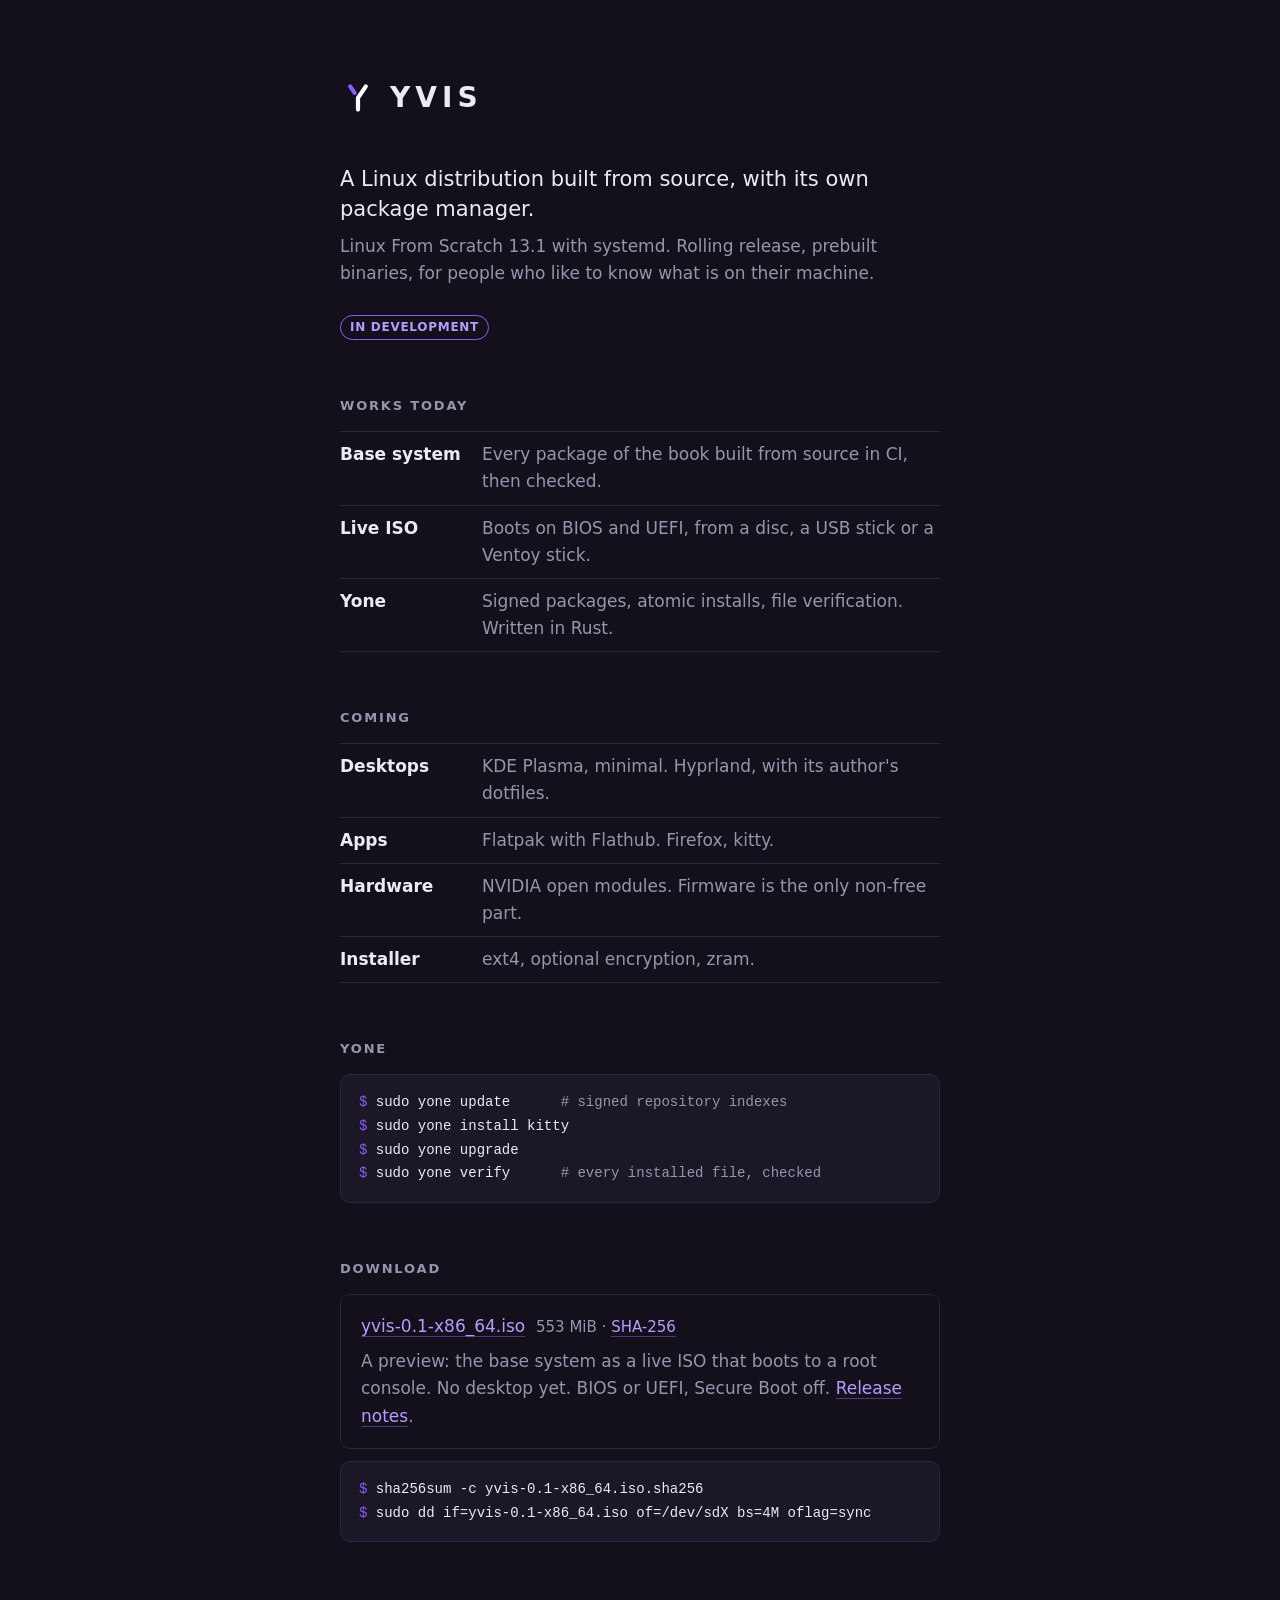
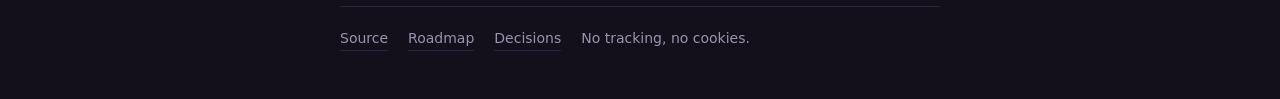
==== site/index.html @ 62373531 "Publish the console ISO as a preview, linked from the site The owner asked for the ISO on the site n" ====
<!doctype html>
<html lang="en">
<head>
<meta charset="utf-8">
<meta name="viewport" content="width=device-width, initial-scale=1">
<title>YVIS</title>
<meta name="description" content="YVIS: a Linux distribution built from source on Linux From Scratch, with its own package manager, Yone.">
<meta name="color-scheme" content="dark">
<meta name="theme-color" content="#13101C">
<link rel="icon" href="yvis-icon.svg" type="image/svg+xml">
<style>
  :root {
    --bg: #13101C;
    --fg: #EDEAF5;
    --muted: #9A93AD;
    --line: #2A2440;
    --violet: #8B5CF6;
    --violet-soft: #B79BFF;
    --code: #1B1727;
  }
  * { box-sizing: border-box; }
  html { background: var(--bg); }
  body {
    margin: 0;
    background: var(--bg);
    color: var(--fg);
    font: 17px/1.6 system-ui, -apple-system, "Segoe UI", Roboto, "Noto Sans", sans-serif;
    -webkit-font-smoothing: antialiased;
  }
  main { max-width: 640px; margin: 0 auto; padding: 72px 20px 48px; }
  a { color: var(--violet-soft); text-decoration: none; border-bottom: 1px solid #4A3A80; }
  a:hover { border-bottom-color: var(--violet-soft); }
  header { display: flex; align-items: center; gap: 6px; margin-left: -8px; }
  header img { width: 52px; height: 52px; }
  header h1 { font-size: 28px; letter-spacing: 0.18em; margin: 0; font-weight: 700; }
  .lead { font-size: 21px; line-height: 1.45; margin: 40px 0 8px; }
  .sub { color: var(--muted); margin: 0; }
  h2 {
    font-size: 13px; font-weight: 600; letter-spacing: 0.14em; text-transform: uppercase;
    color: var(--muted); margin: 56px 0 14px;
  }
  ul { list-style: none; margin: 0; padding: 0; }
  li { padding: 9px 0; border-top: 1px solid var(--line); display: flex; gap: 14px; }
  li:last-child { border-bottom: 1px solid var(--line); }
  li b { font-weight: 600; min-width: 128px; flex-shrink: 0; }
  li span { color: var(--muted); }
  .tag {
    display: inline-block; font-size: 12px; font-weight: 600; letter-spacing: 0.06em;
    padding: 2px 9px; border-radius: 99px; border: 1px solid var(--violet); color: var(--violet-soft);
    margin-top: 28px;
  }
  pre {
    background: var(--code); border: 1px solid var(--line); border-radius: 10px;
    padding: 16px 18px; overflow-x: auto; margin: 0;
    font: 14px/1.7 ui-monospace, "JetBrains Mono", "Cascadia Code", Menlo, Consolas, monospace;
  }
  pre .p { color: var(--violet); user-select: none; }
  pre .c { color: var(--muted); }
  .download {
    border: 1px solid var(--line); border-radius: 10px; padding: 18px 20px;
  }
  .download p { margin: 0; }
  .download p + p { margin-top: 8px; color: var(--muted); }
  .download .size { color: var(--muted); font-size: 15px; }
  pre.dd { margin-top: 12px; }
  footer {
    margin-top: 64px; padding-top: 20px; border-top: 1px solid var(--line);
    color: var(--muted); font-size: 14px; display: flex; flex-wrap: wrap; gap: 6px 20px;
  }
  footer a { color: var(--muted); border-bottom-color: var(--line); }
  @media (max-width: 520px) {
    main { padding-top: 48px; }
    .lead { font-size: 19px; }
    li { flex-direction: column; gap: 0; }
    li b { min-width: 0; }
  }
</style>
</head>
<body>
<main>
  <header>
    <img src="yvis-icon.svg" alt="">
    <h1>YVIS</h1>
  </header>

  <p class="lead">A Linux distribution built from source, with its own package manager.</p>
  <p class="sub">Linux From Scratch 13.1 with systemd. Rolling release, prebuilt binaries, for people who like to know what is on their machine.</p>

  <span class="tag">IN DEVELOPMENT</span>

  <h2>Works today</h2>
  <ul>
    <li><b>Base system</b><span>Every package of the book built from source in CI, then checked.</span></li>
    <li><b>Live ISO</b><span>Boots on BIOS and UEFI, from a disc, a USB stick or a Ventoy stick.</span></li>
    <li><b>Yone</b><span>Signed packages, atomic installs, file verification. Written in Rust.</span></li>
  </ul>

  <h2>Coming</h2>
  <ul>
    <li><b>Desktops</b><span>KDE Plasma, minimal. Hyprland, with its author's dotfiles.</span></li>
    <li><b>Apps</b><span>Flatpak with Flathub. Firefox, kitty.</span></li>
    <li><b>Hardware</b><span>NVIDIA open modules. Firmware is the only non-free part.</span></li>
    <li><b>Installer</b><span>ext4, optional encryption, zram.</span></li>
  </ul>

  <h2>Yone</h2>
<pre><span class="p">$ </span>sudo yone update      <span class="c"># signed repository indexes</span>
<span class="p">$ </span>sudo yone install kitty
<span class="p">$ </span>sudo yone upgrade
<span class="p">$ </span>sudo yone verify      <span class="c"># every installed file, checked</span></pre>

  <h2>Download</h2>
  <div class="download">
    <p><a href="https://github.com/tfem1/YVIS/releases/download/v0.1-preview.1/yvis-0.1-x86_64.iso">yvis-0.1-x86_64.iso</a> &nbsp;<span class="size">553 MiB &middot; <a href="https://github.com/tfem1/YVIS/releases/download/v0.1-preview.1/yvis-0.1-x86_64.iso.sha256">SHA-256</a></span></p>
    <p>A preview: the base system as a live ISO that boots to a root console. No desktop yet. BIOS or UEFI, Secure Boot off. <a href="https://github.com/tfem1/YVIS/releases/tag/v0.1-preview.1">Release notes</a>.</p>
  </div>
<pre class="dd"><span class="p">$ </span>sha256sum -c yvis-0.1-x86_64.iso.sha256
<span class="p">$ </span>sudo dd if=yvis-0.1-x86_64.iso of=/dev/sdX bs=4M oflag=sync</pre>

  <footer>
    <a href="https://github.com/tfem1/YVIS">Source</a>
    <a href="https://github.com/tfem1/YVIS/blob/main/ROADMAP.md">Roadmap</a>
    <a href="https://github.com/tfem1/YVIS/blob/main/DECISIONS.md">Decisions</a>
    <span>No tracking, no cookies.</span>
  </footer>
</main>
</body>
</html>
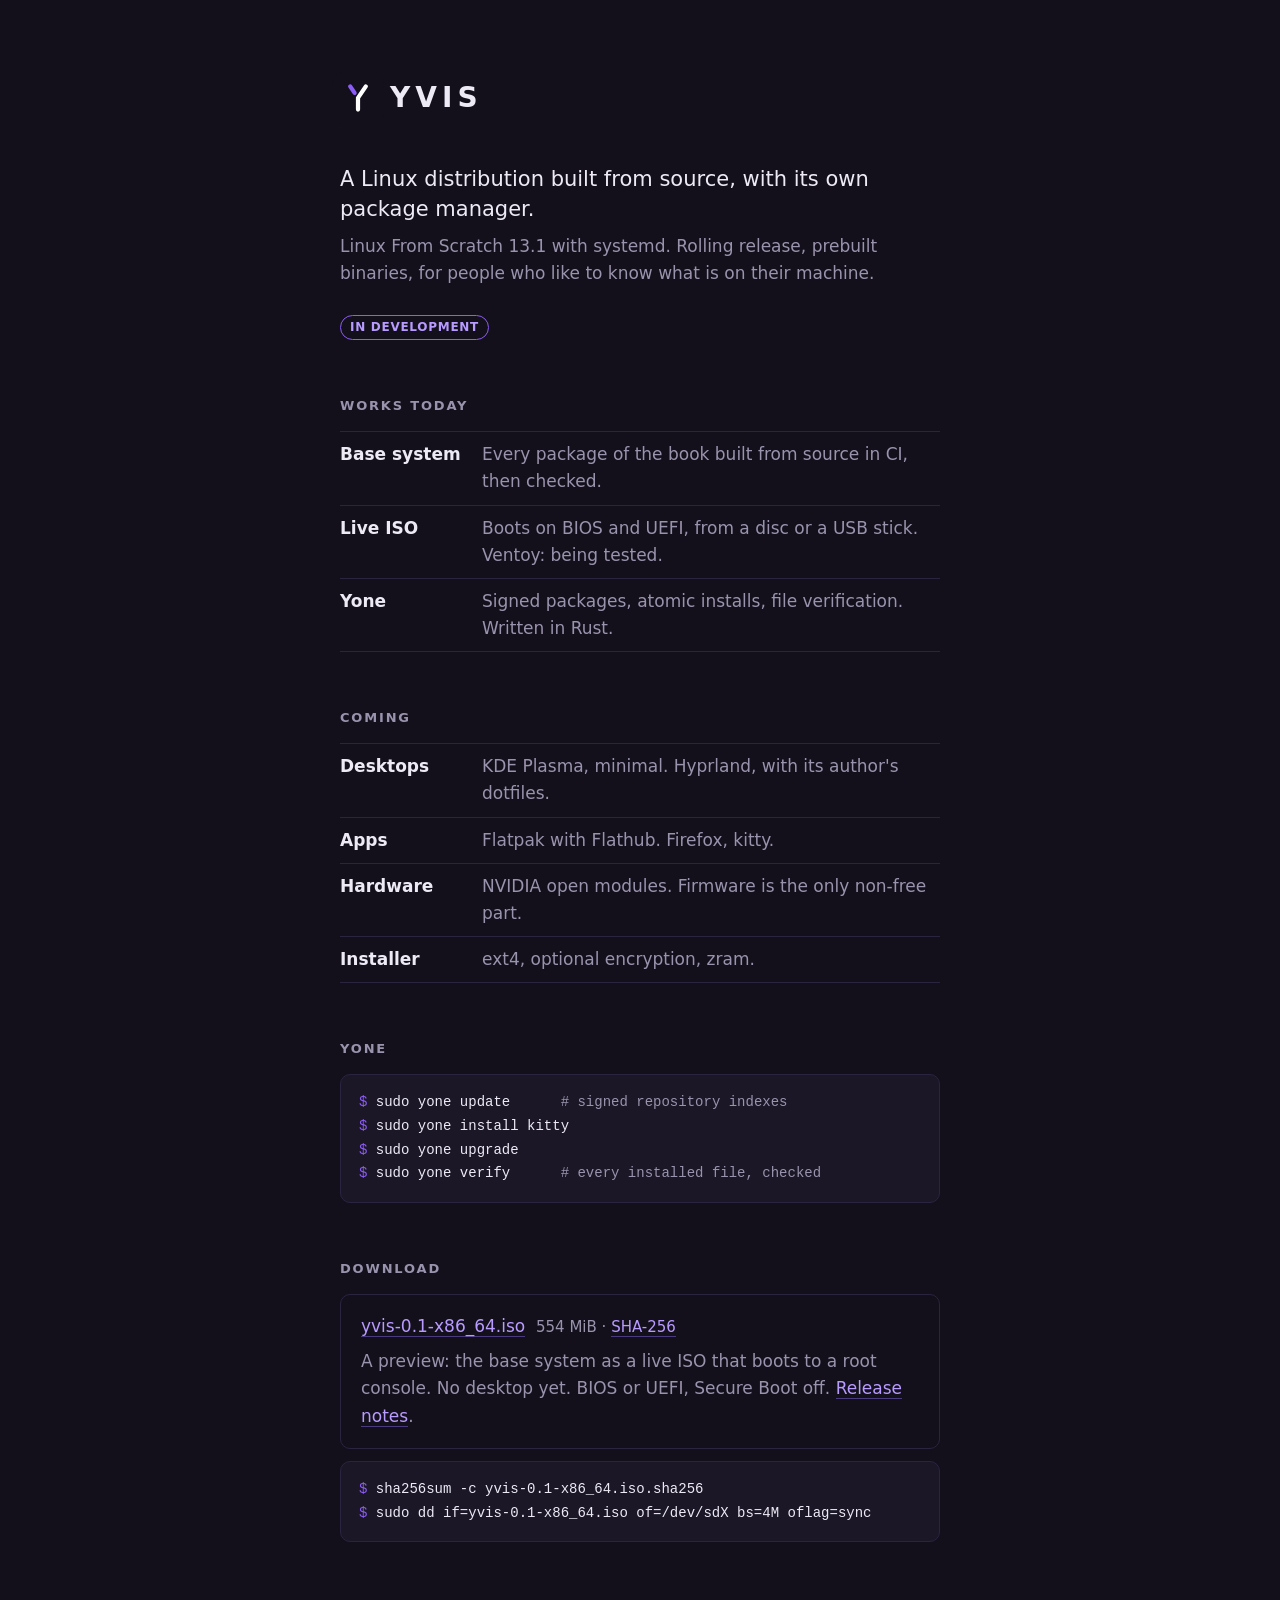
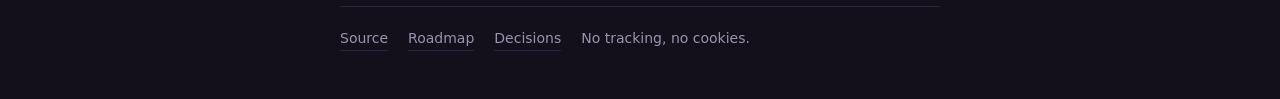
==== commit 83947d27: "site: the ISO's exact size; Ventoy is not proven yet Co-Authored-By: Claude Opus 5.5 <noreply@anthro" ====
--- a/site/index.html
+++ b/site/index.html
@@ -91,7 +91,7 @@
   <h2>Works today</h2>
   <ul>
     <li><b>Base system</b><span>Every package of the book built from source in CI, then checked.</span></li>
-    <li><b>Live ISO</b><span>Boots on BIOS and UEFI, from a disc, a USB stick or a Ventoy stick.</span></li>
+    <li><b>Live ISO</b><span>Boots on BIOS and UEFI, from a disc or a USB stick. Ventoy: being tested.</span></li>
     <li><b>Yone</b><span>Signed packages, atomic installs, file verification. Written in Rust.</span></li>
   </ul>
 
@@ -111,7 +111,7 @@
 
   <h2>Download</h2>
   <div class="download">
-    <p><a href="https://github.com/tfem1/YVIS/releases/download/v0.1-preview.1/yvis-0.1-x86_64.iso">yvis-0.1-x86_64.iso</a> &nbsp;<span class="size">553 MiB &middot; <a href="https://github.com/tfem1/YVIS/releases/download/v0.1-preview.1/yvis-0.1-x86_64.iso.sha256">SHA-256</a></span></p>
+    <p><a href="https://github.com/tfem1/YVIS/releases/download/v0.1-preview.1/yvis-0.1-x86_64.iso">yvis-0.1-x86_64.iso</a> &nbsp;<span class="size">554 MiB &middot; <a href="https://github.com/tfem1/YVIS/releases/download/v0.1-preview.1/yvis-0.1-x86_64.iso.sha256">SHA-256</a></span></p>
     <p>A preview: the base system as a live ISO that boots to a root console. No desktop yet. BIOS or UEFI, Secure Boot off. <a href="https://github.com/tfem1/YVIS/releases/tag/v0.1-preview.1">Release notes</a>.</p>
   </div>
 <pre class="dd"><span class="p">$ </span>sha256sum -c yvis-0.1-x86_64.iso.sha256
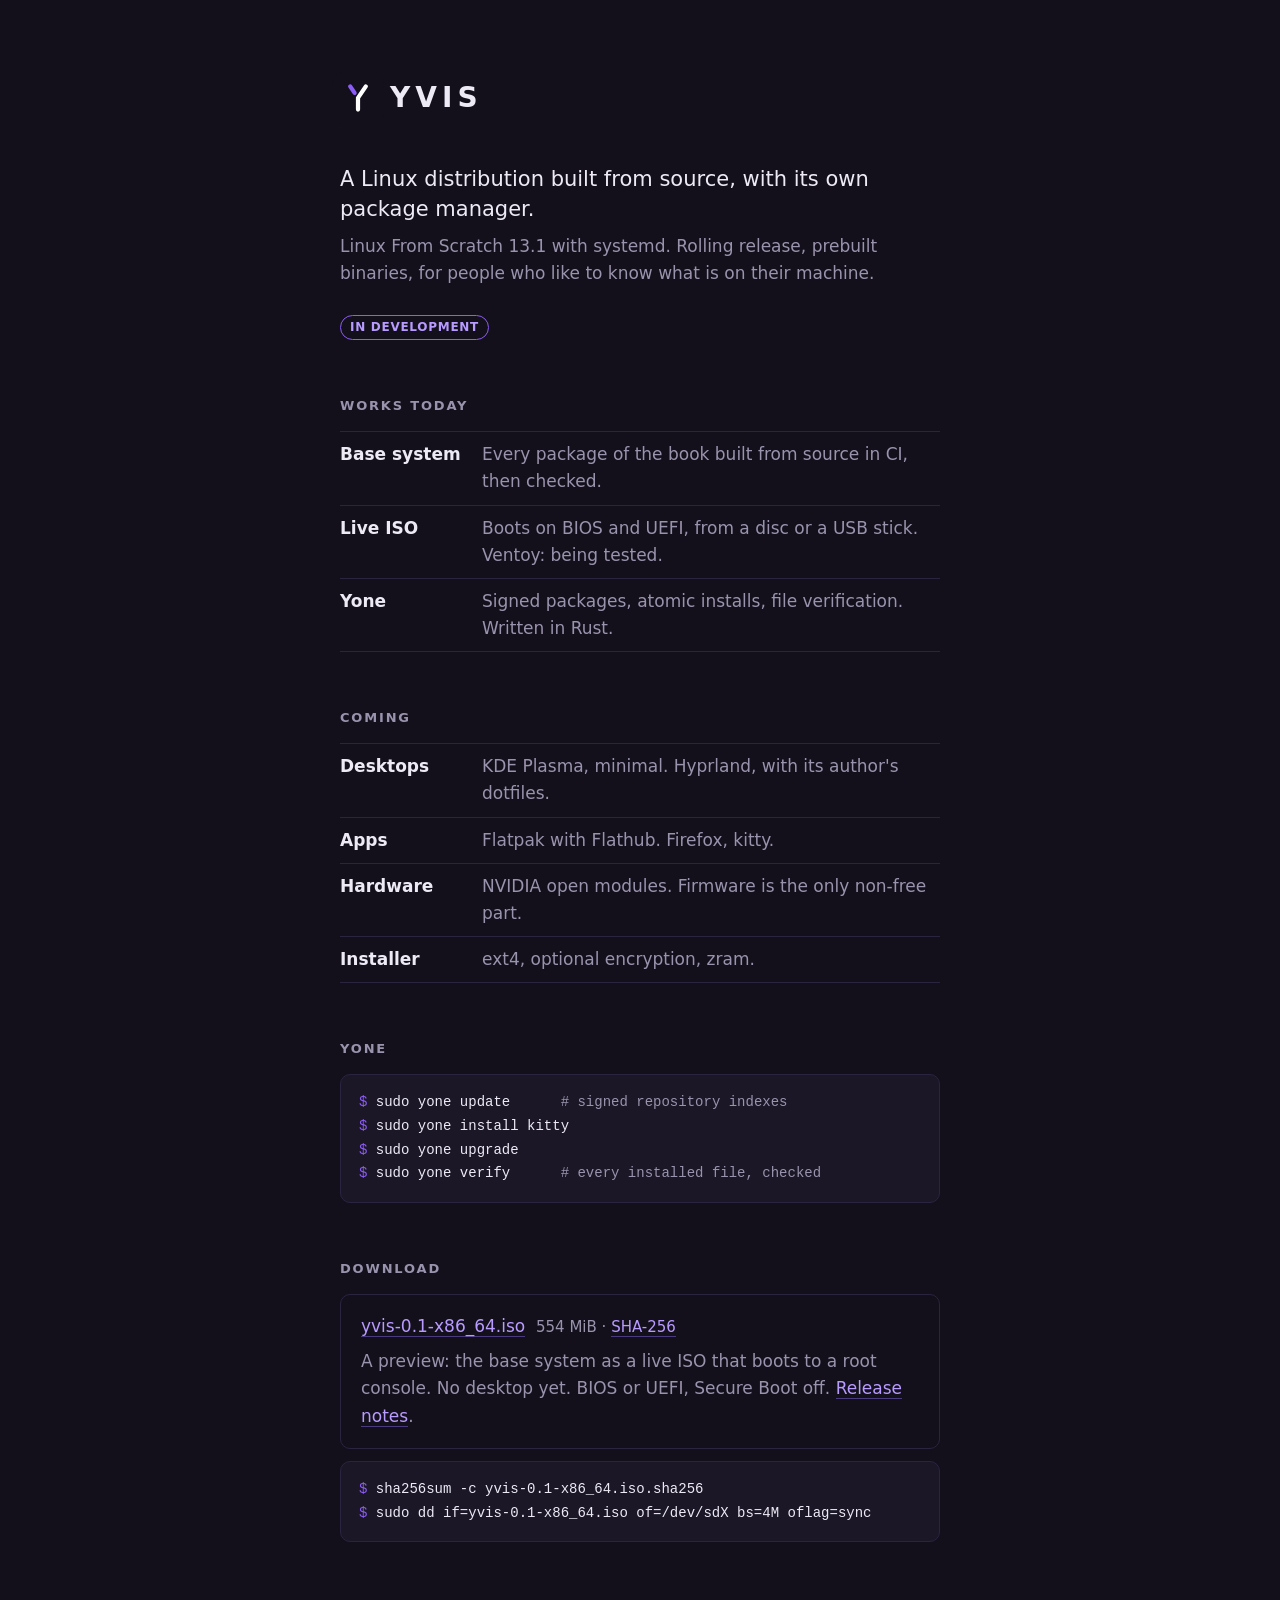
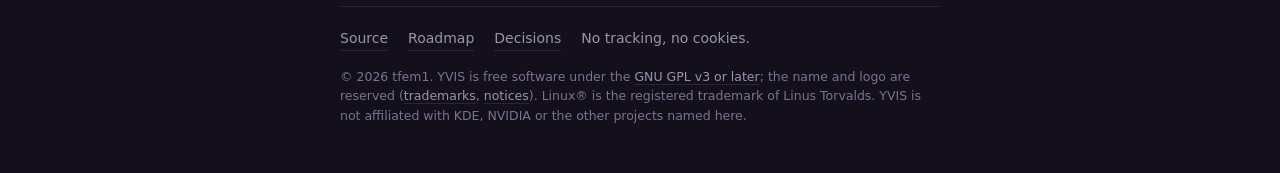
==== commit b4213586: "License (GPL-3.0-or-later), reserved name and logo, site hardening; ISOs up to 5 GB The owner chose " ====
--- a/site/index.html
+++ b/site/index.html
@@ -68,6 +68,7 @@
     color: var(--muted); font-size: 14px; display: flex; flex-wrap: wrap; gap: 6px 20px;
   }
   footer a { color: var(--muted); border-bottom-color: var(--line); }
+  footer .legal { flex-basis: 100%; margin: 10px 0 0; font-size: 12.5px; line-height: 1.55; color: #7A7390; }
   @media (max-width: 520px) {
     main { padding-top: 48px; }
     .lead { font-size: 19px; }
@@ -122,6 +123,7 @@
     <a href="https://github.com/tfem1/YVIS/blob/main/ROADMAP.md">Roadmap</a>
     <a href="https://github.com/tfem1/YVIS/blob/main/DECISIONS.md">Decisions</a>
     <span>No tracking, no cookies.</span>
+    <p class="legal">© 2026 tfem1. YVIS is free software under the <a href="https://github.com/tfem1/YVIS/blob/main/LICENSE">GNU GPL v3 or later</a>; the name and logo are reserved (<a href="https://github.com/tfem1/YVIS/blob/main/TRADEMARKS.md">trademarks</a>, <a href="https://github.com/tfem1/YVIS/blob/main/NOTICE.md">notices</a>). Linux® is the registered trademark of Linus Torvalds. YVIS is not affiliated with KDE, NVIDIA or the other projects named here.</p>
   </footer>
 </main>
 </body>
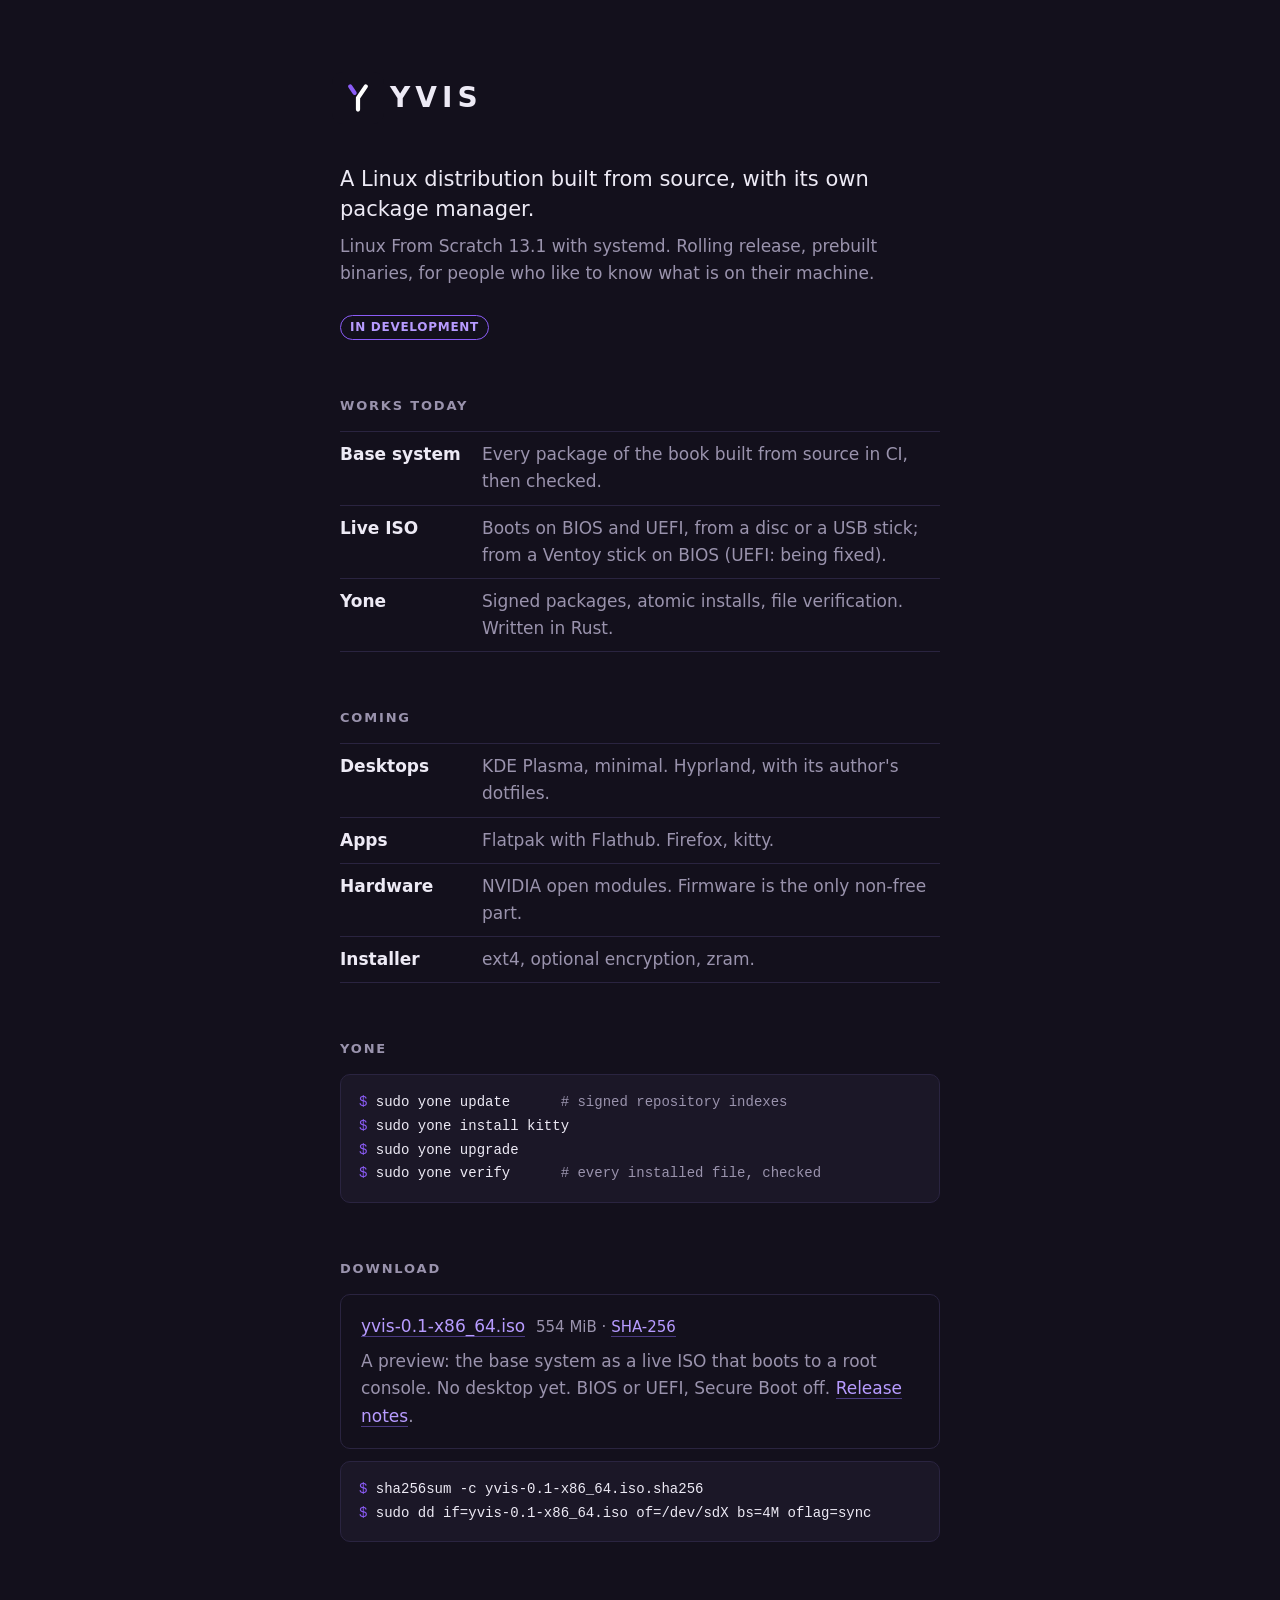
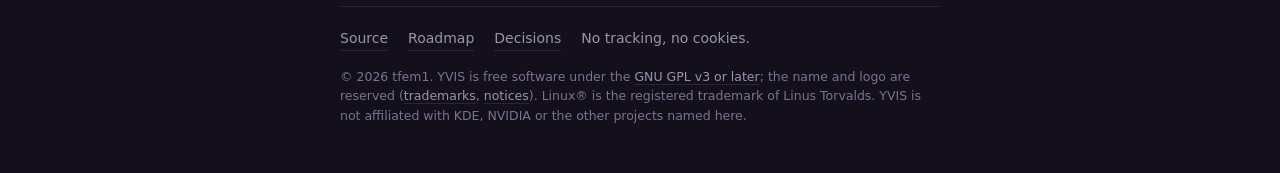
==== commit b978a600: "Ventoy: BIOS boot proven; diagnostics for the UEFI failure Run 43589068755 booted the live ISO from " ====
--- a/site/index.html
+++ b/site/index.html
@@ -92,7 +92,7 @@
   <h2>Works today</h2>
   <ul>
     <li><b>Base system</b><span>Every package of the book built from source in CI, then checked.</span></li>
-    <li><b>Live ISO</b><span>Boots on BIOS and UEFI, from a disc or a USB stick. Ventoy: being tested.</span></li>
+    <li><b>Live ISO</b><span>Boots on BIOS and UEFI, from a disc or a USB stick; from a Ventoy stick on BIOS (UEFI: being fixed).</span></li>
     <li><b>Yone</b><span>Signed packages, atomic installs, file verification. Written in Rust.</span></li>
   </ul>
 
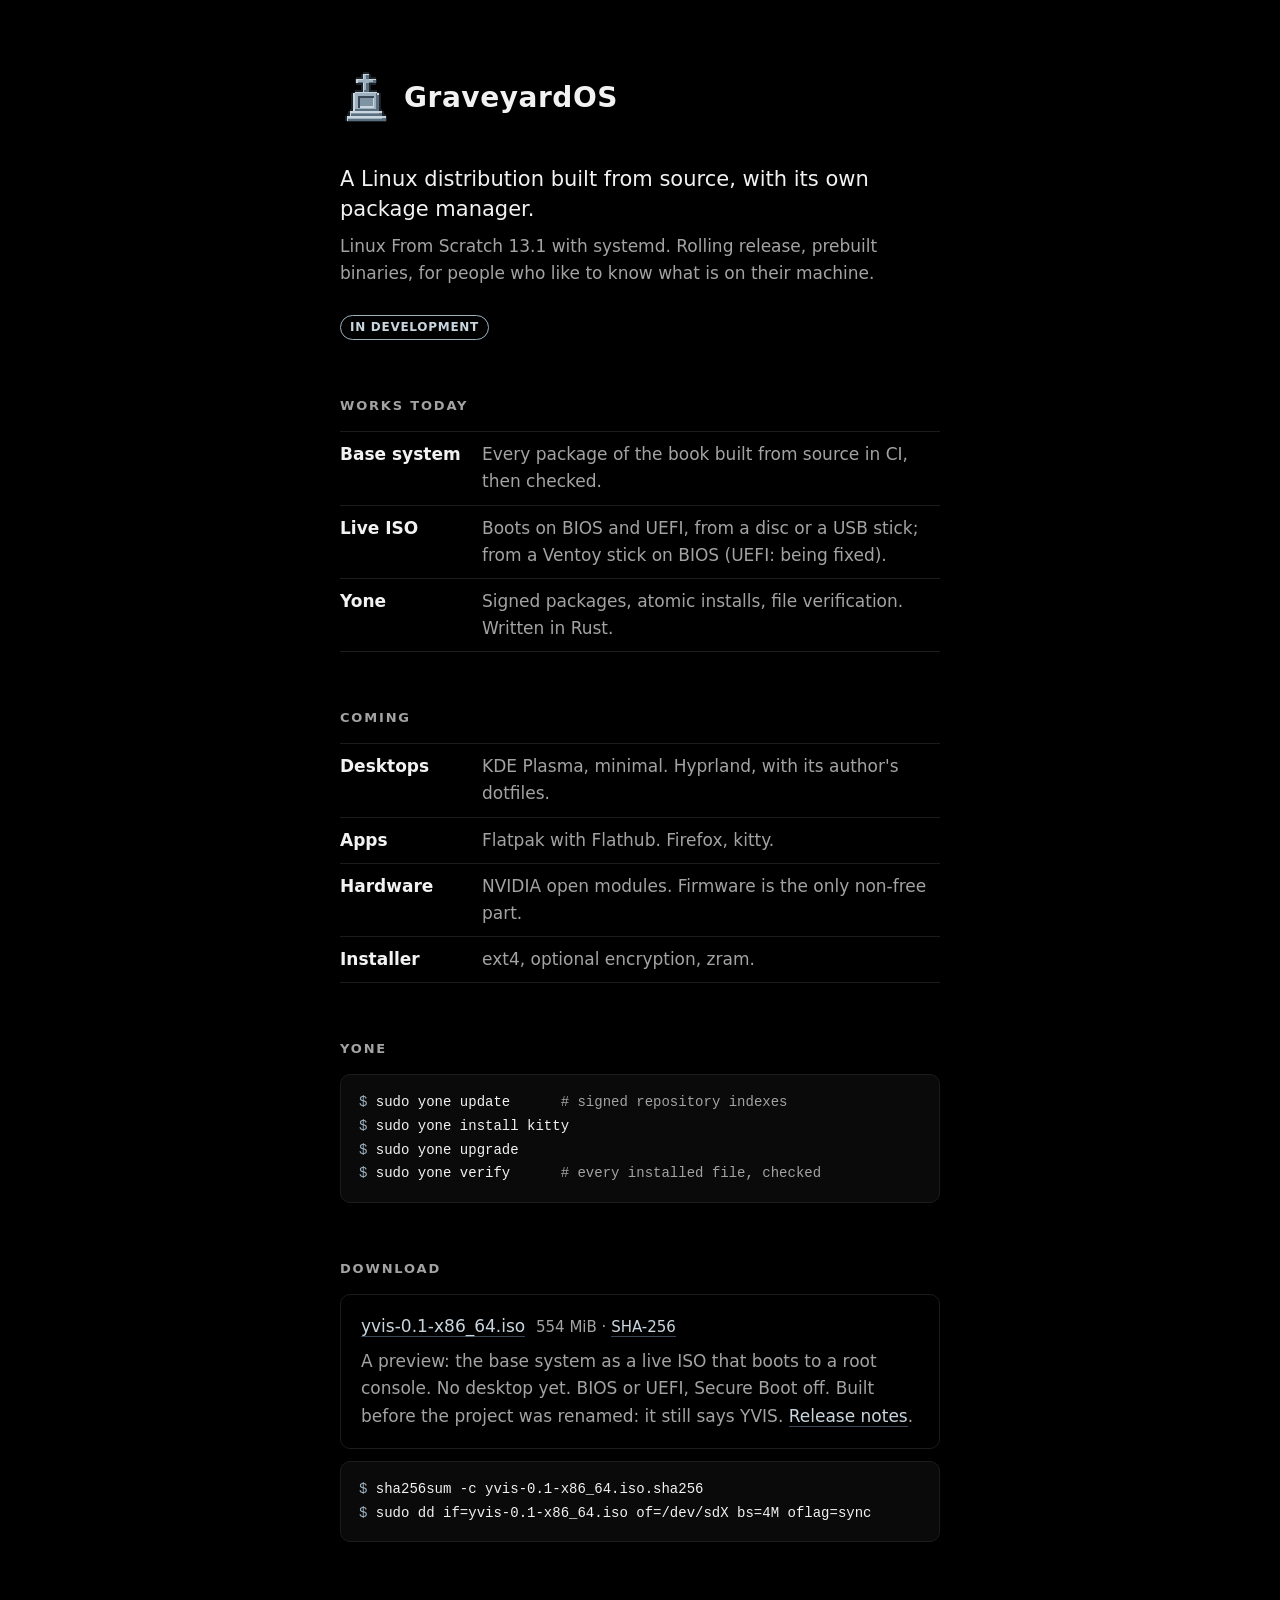
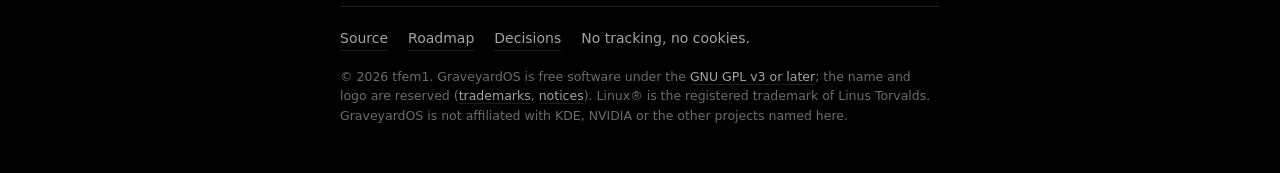
==== commit f78b3746: "Rename the project GraveyardOS; a tombstone logo; black installer and site YVIS was already in use a" ====
--- a/site/index.html
+++ b/site/index.html
@@ -3,20 +3,20 @@
 <head>
 <meta charset="utf-8">
 <meta name="viewport" content="width=device-width, initial-scale=1">
-<title>YVIS</title>
-<meta name="description" content="YVIS: a Linux distribution built from source on Linux From Scratch, with its own package manager, Yone.">
+<title>GraveyardOS</title>
+<meta name="description" content="GraveyardOS: a Linux distribution built from source on Linux From Scratch, with its own package manager, Yone.">
 <meta name="color-scheme" content="dark">
-<meta name="theme-color" content="#13101C">
-<link rel="icon" href="yvis-icon.svg" type="image/svg+xml">
+<meta name="theme-color" content="#000000">
+<link rel="icon" href="graveyard-icon.svg" type="image/svg+xml">
 <style>
   :root {
-    --bg: #13101C;
-    --fg: #EDEAF5;
-    --muted: #9A93AD;
-    --line: #2A2440;
-    --violet: #8B5CF6;
-    --violet-soft: #B79BFF;
-    --code: #1B1727;
+    --bg: #000000;
+    --fg: #F2F2F2;
+    --muted: #A3A3A3;
+    --line: #1C1C1C;
+    --violet: #9DB1BF;
+    --violet-soft: #C9D6DF;
+    --code: #0A0A0A;
   }
   * { box-sizing: border-box; }
   html { background: var(--bg); }
@@ -28,11 +28,11 @@
     -webkit-font-smoothing: antialiased;
   }
   main { max-width: 640px; margin: 0 auto; padding: 72px 20px 48px; }
-  a { color: var(--violet-soft); text-decoration: none; border-bottom: 1px solid #4A3A80; }
+  a { color: var(--violet-soft); text-decoration: none; border-bottom: 1px solid #3A4855; }
   a:hover { border-bottom-color: var(--violet-soft); }
-  header { display: flex; align-items: center; gap: 6px; margin-left: -8px; }
-  header img { width: 52px; height: 52px; }
-  header h1 { font-size: 28px; letter-spacing: 0.18em; margin: 0; font-weight: 700; }
+  header { display: flex; align-items: center; gap: 12px; }
+  header img { width: 52px; height: 52px; image-rendering: pixelated; }
+  header h1 { font-size: 28px; letter-spacing: 0.02em; margin: 0; font-weight: 700; }
   .lead { font-size: 21px; line-height: 1.45; margin: 40px 0 8px; }
   .sub { color: var(--muted); margin: 0; }
   h2 {
@@ -68,7 +68,7 @@
     color: var(--muted); font-size: 14px; display: flex; flex-wrap: wrap; gap: 6px 20px;
   }
   footer a { color: var(--muted); border-bottom-color: var(--line); }
-  footer .legal { flex-basis: 100%; margin: 10px 0 0; font-size: 12.5px; line-height: 1.55; color: #7A7390; }
+  footer .legal { flex-basis: 100%; margin: 10px 0 0; font-size: 12.5px; line-height: 1.55; color: #6B6B6B; }
   @media (max-width: 520px) {
     main { padding-top: 48px; }
     .lead { font-size: 19px; }
@@ -80,8 +80,8 @@
 <body>
 <main>
   <header>
-    <img src="yvis-icon.svg" alt="">
-    <h1>YVIS</h1>
+    <img src="graveyard-icon.svg" alt="">
+    <h1>GraveyardOS</h1>
   </header>
 
   <p class="lead">A Linux distribution built from source, with its own package manager.</p>
@@ -113,17 +113,17 @@
   <h2>Download</h2>
   <div class="download">
     <p><a href="https://github.com/tfem1/YVIS/releases/download/v0.1-preview.1/yvis-0.1-x86_64.iso">yvis-0.1-x86_64.iso</a> &nbsp;<span class="size">554 MiB &middot; <a href="https://github.com/tfem1/YVIS/releases/download/v0.1-preview.1/yvis-0.1-x86_64.iso.sha256">SHA-256</a></span></p>
-    <p>A preview: the base system as a live ISO that boots to a root console. No desktop yet. BIOS or UEFI, Secure Boot off. <a href="https://github.com/tfem1/YVIS/releases/tag/v0.1-preview.1">Release notes</a>.</p>
+    <p>A preview: the base system as a live ISO that boots to a root console. No desktop yet. BIOS or UEFI, Secure Boot off. Built before the project was renamed: it still says YVIS. <a href="https://github.com/tfem1/YVIS/releases/tag/v0.1-preview.1">Release notes</a>.</p>
   </div>
 <pre class="dd"><span class="p">$ </span>sha256sum -c yvis-0.1-x86_64.iso.sha256
 <span class="p">$ </span>sudo dd if=yvis-0.1-x86_64.iso of=/dev/sdX bs=4M oflag=sync</pre>
 
   <footer>
-    <a href="https://github.com/tfem1/YVIS">Source</a>
-    <a href="https://github.com/tfem1/YVIS/blob/main/ROADMAP.md">Roadmap</a>
-    <a href="https://github.com/tfem1/YVIS/blob/main/DECISIONS.md">Decisions</a>
+    <a href="https://github.com/tfem1/GraveyardOS">Source</a>
+    <a href="https://github.com/tfem1/GraveyardOS/blob/main/ROADMAP.md">Roadmap</a>
+    <a href="https://github.com/tfem1/GraveyardOS/blob/main/DECISIONS.md">Decisions</a>
     <span>No tracking, no cookies.</span>
-    <p class="legal">© 2026 tfem1. YVIS is free software under the <a href="https://github.com/tfem1/YVIS/blob/main/LICENSE">GNU GPL v3 or later</a>; the name and logo are reserved (<a href="https://github.com/tfem1/YVIS/blob/main/TRADEMARKS.md">trademarks</a>, <a href="https://github.com/tfem1/YVIS/blob/main/NOTICE.md">notices</a>). Linux® is the registered trademark of Linus Torvalds. YVIS is not affiliated with KDE, NVIDIA or the other projects named here.</p>
+    <p class="legal">© 2026 tfem1. GraveyardOS is free software under the <a href="https://github.com/tfem1/GraveyardOS/blob/main/LICENSE">GNU GPL v3 or later</a>; the name and logo are reserved (<a href="https://github.com/tfem1/GraveyardOS/blob/main/TRADEMARKS.md">trademarks</a>, <a href="https://github.com/tfem1/GraveyardOS/blob/main/NOTICE.md">notices</a>). Linux® is the registered trademark of Linus Torvalds. GraveyardOS is not affiliated with KDE, NVIDIA or the other projects named here.</p>
   </footer>
 </main>
 </body>
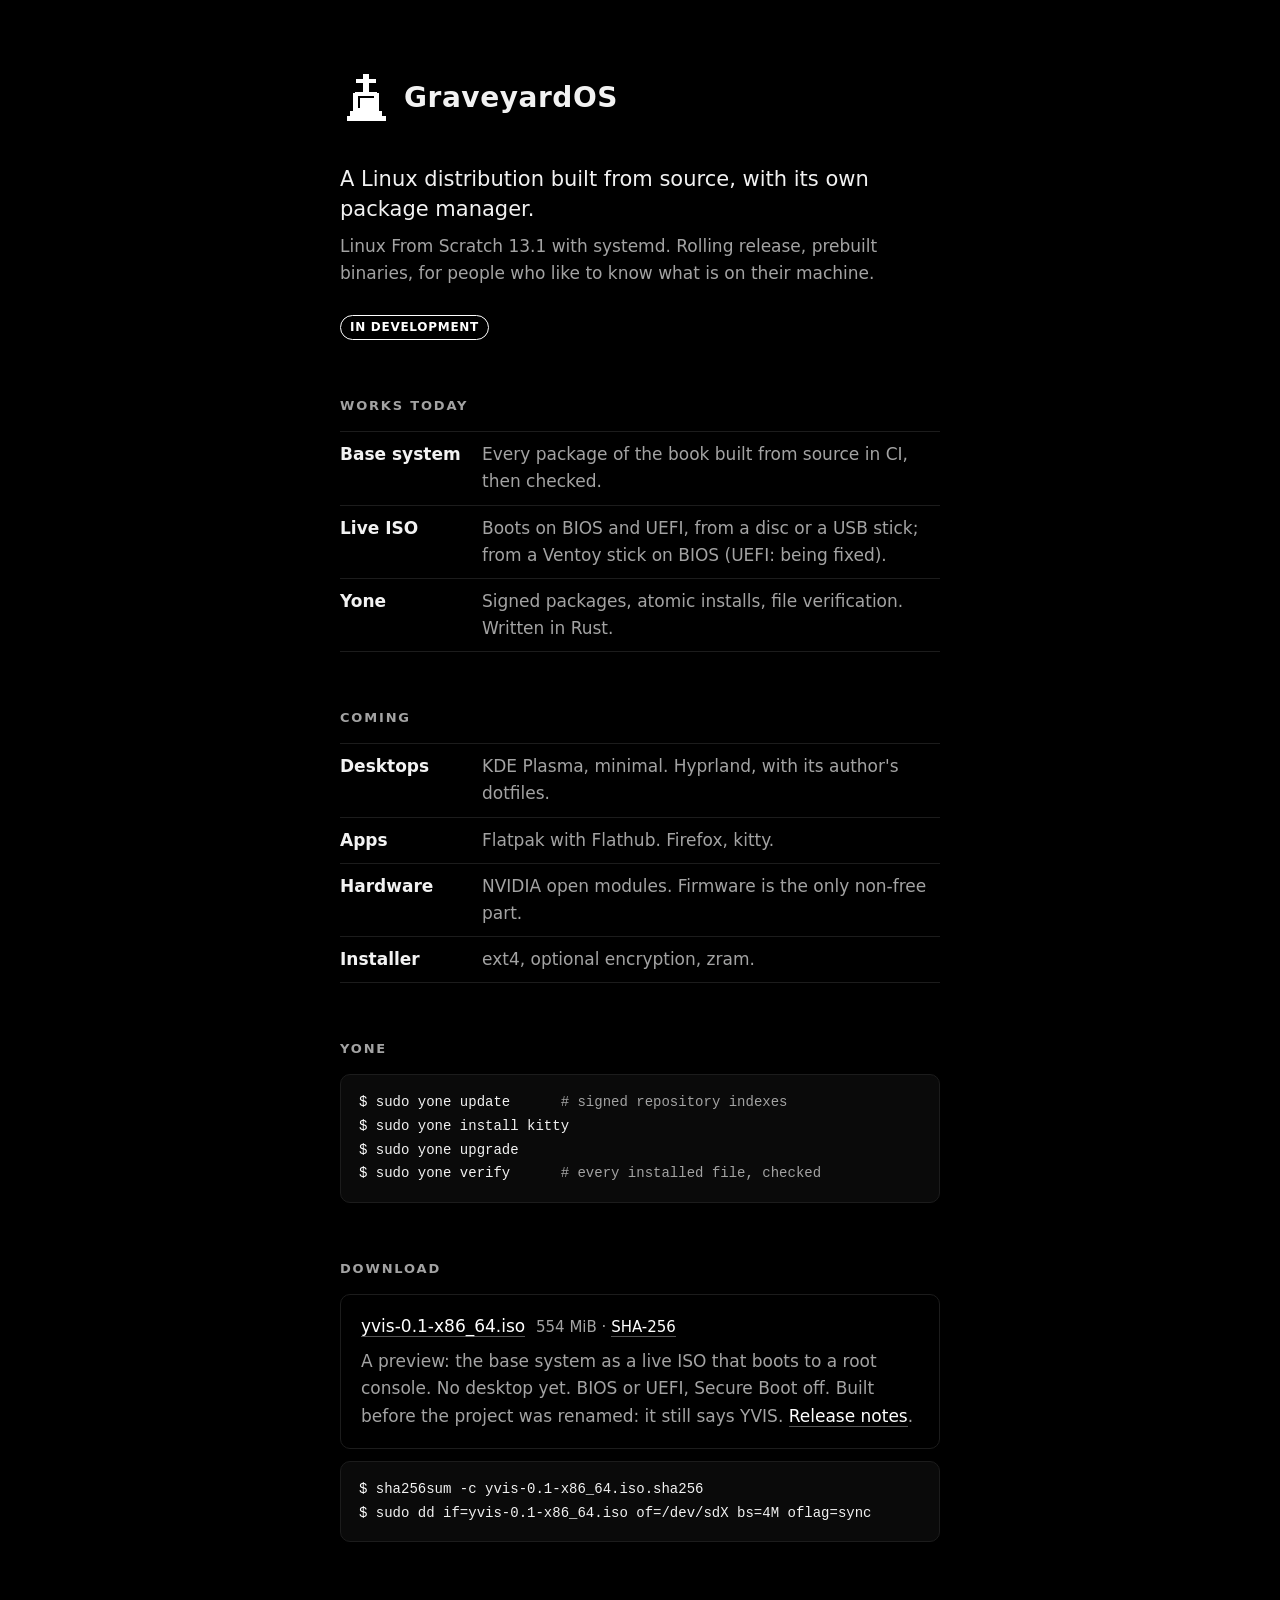
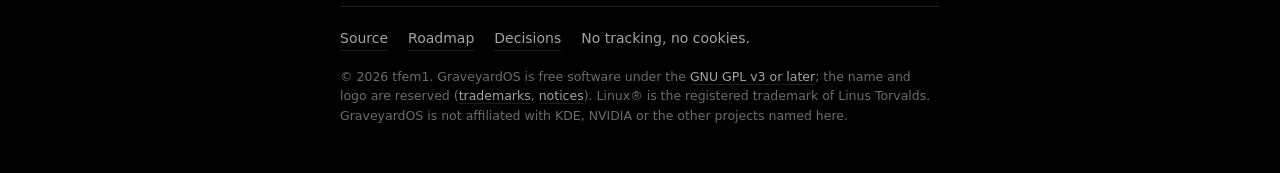
==== commit 4e9a65b3: "White interface on black; the white tombstone as the logo; BIOS install fixed The owner wants a blac" ====
--- a/site/index.html
+++ b/site/index.html
@@ -14,8 +14,8 @@
     --fg: #F2F2F2;
     --muted: #A3A3A3;
     --line: #1C1C1C;
-    --violet: #9DB1BF;
-    --violet-soft: #C9D6DF;
+    --accent: #FFFFFF;
+    --accent-soft: #FFFFFF;
     --code: #0A0A0A;
   }
   * { box-sizing: border-box; }
@@ -28,8 +28,8 @@
     -webkit-font-smoothing: antialiased;
   }
   main { max-width: 640px; margin: 0 auto; padding: 72px 20px 48px; }
-  a { color: var(--violet-soft); text-decoration: none; border-bottom: 1px solid #3A4855; }
-  a:hover { border-bottom-color: var(--violet-soft); }
+  a { color: var(--accent-soft); text-decoration: none; border-bottom: 1px solid #555555; }
+  a:hover { border-bottom-color: var(--accent-soft); }
   header { display: flex; align-items: center; gap: 12px; }
   header img { width: 52px; height: 52px; image-rendering: pixelated; }
   header h1 { font-size: 28px; letter-spacing: 0.02em; margin: 0; font-weight: 700; }
@@ -46,7 +46,7 @@
   li span { color: var(--muted); }
   .tag {
     display: inline-block; font-size: 12px; font-weight: 600; letter-spacing: 0.06em;
-    padding: 2px 9px; border-radius: 99px; border: 1px solid var(--violet); color: var(--violet-soft);
+    padding: 2px 9px; border-radius: 99px; border: 1px solid var(--accent); color: var(--accent-soft);
     margin-top: 28px;
   }
   pre {
@@ -54,7 +54,7 @@
     padding: 16px 18px; overflow-x: auto; margin: 0;
     font: 14px/1.7 ui-monospace, "JetBrains Mono", "Cascadia Code", Menlo, Consolas, monospace;
   }
-  pre .p { color: var(--violet); user-select: none; }
+  pre .p { color: var(--accent); user-select: none; }
   pre .c { color: var(--muted); }
   .download {
     border: 1px solid var(--line); border-radius: 10px; padding: 18px 20px;
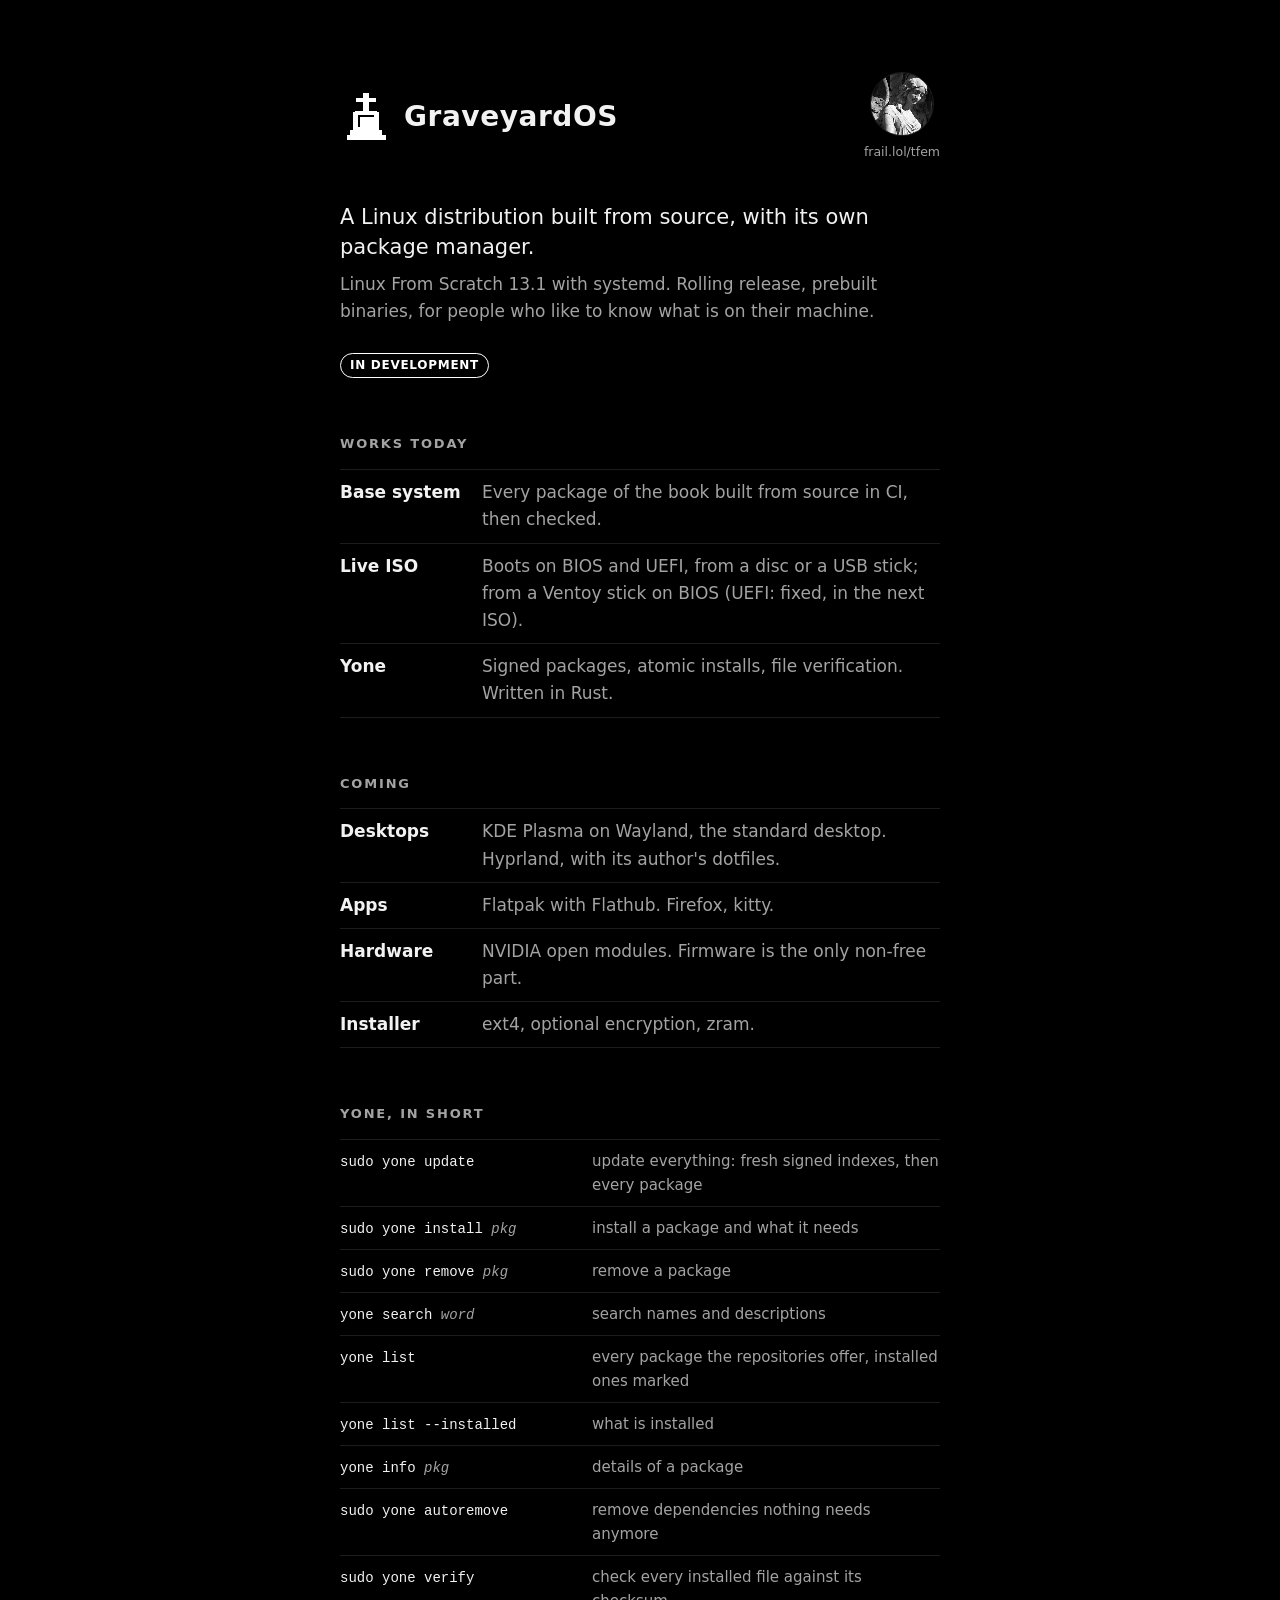
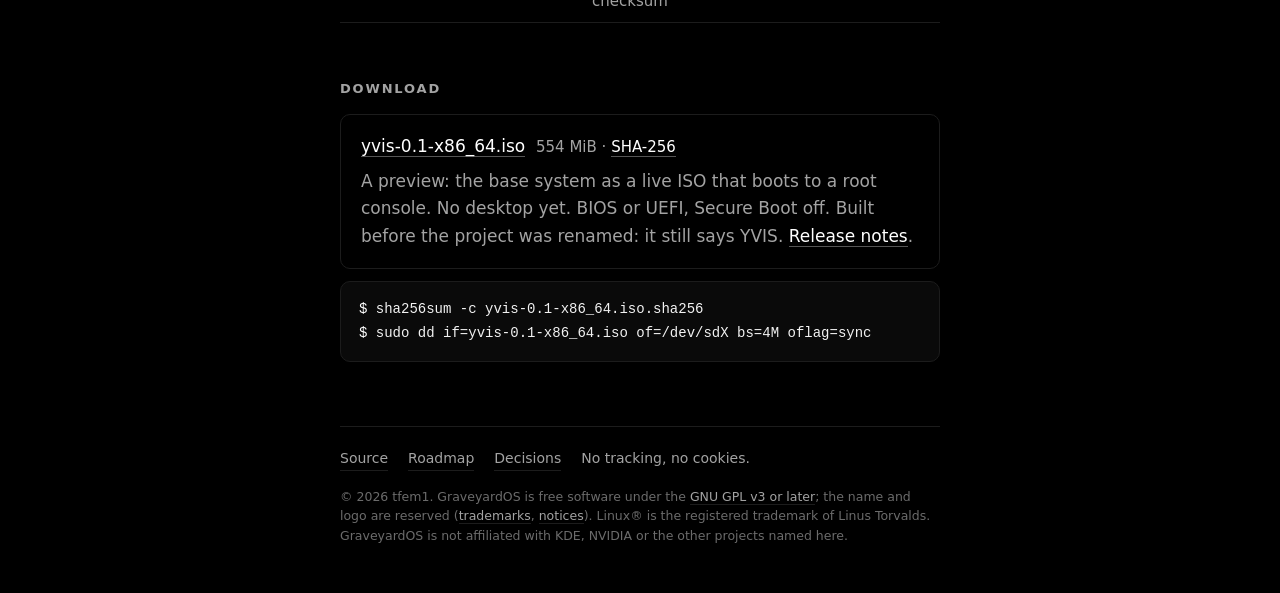
==== commit c6a78397: "Yone: 'update' updates everything, 'list' lists the repositories; site: author, commands, KDE Yone, " ====
--- a/site/index.html
+++ b/site/index.html
@@ -33,6 +33,24 @@
   header { display: flex; align-items: center; gap: 12px; }
   header img { width: 52px; height: 52px; image-rendering: pixelated; }
   header h1 { font-size: 28px; letter-spacing: 0.02em; margin: 0; font-weight: 700; }
+  .author {
+    margin-left: auto; border: 0;
+    display: flex; flex-direction: column; align-items: center; gap: 6px;
+    font-size: 12.5px; color: var(--muted);
+  }
+  .author img {
+    width: 64px; height: 64px; border-radius: 50%; object-fit: cover;
+    border: 1px solid var(--line); filter: grayscale(1);
+  }
+  .author:hover span { color: var(--fg); }
+  .author:hover img { border-color: var(--fg); }
+  .cmds { width: 100%; border-collapse: collapse; font-size: 15px; }
+  .cmds td { padding: 9px 0; border-top: 1px solid var(--line); vertical-align: top; }
+  .cmds tr:last-child td { border-bottom: 1px solid var(--line); }
+  .cmds td:first-child { width: 42%; padding-right: 16px; white-space: nowrap; }
+  .cmds td:last-child { color: var(--muted); }
+  .cmds code { font: 14px ui-monospace, "JetBrains Mono", Menlo, Consolas, monospace; color: var(--fg); }
+  .cmds i { color: var(--muted); }
   .lead { font-size: 21px; line-height: 1.45; margin: 40px 0 8px; }
   .sub { color: var(--muted); margin: 0; }
   h2 {
@@ -74,6 +92,10 @@
     .lead { font-size: 19px; }
     li { flex-direction: column; gap: 0; }
     li b { min-width: 0; }
+    .cmds td { display: block; width: auto !important; border: 0; padding: 0; }
+    .cmds tr { display: block; padding: 9px 0; border-top: 1px solid var(--line); }
+    .author img { width: 48px; height: 48px; }
+    .author span { display: none; }
   }
 </style>
 </head>
@@ -82,6 +104,10 @@
   <header>
     <img src="graveyard-icon.svg" alt="">
     <h1>GraveyardOS</h1>
+    <a class="author" href="https://frail.lol/tfem" title="tfem, who makes GraveyardOS">
+      <img src="tfem.jpg" alt="tfem" width="64" height="64">
+      <span>frail.lol/tfem</span>
+    </a>
   </header>
 
   <p class="lead">A Linux distribution built from source, with its own package manager.</p>
@@ -92,23 +118,30 @@
   <h2>Works today</h2>
   <ul>
     <li><b>Base system</b><span>Every package of the book built from source in CI, then checked.</span></li>
-    <li><b>Live ISO</b><span>Boots on BIOS and UEFI, from a disc or a USB stick; from a Ventoy stick on BIOS (UEFI: being fixed).</span></li>
+    <li><b>Live ISO</b><span>Boots on BIOS and UEFI, from a disc or a USB stick; from a Ventoy stick on BIOS (UEFI: fixed, in the next ISO).</span></li>
     <li><b>Yone</b><span>Signed packages, atomic installs, file verification. Written in Rust.</span></li>
   </ul>
 
   <h2>Coming</h2>
   <ul>
-    <li><b>Desktops</b><span>KDE Plasma, minimal. Hyprland, with its author's dotfiles.</span></li>
+    <li><b>Desktops</b><span>KDE Plasma on Wayland, the standard desktop. Hyprland, with its author's dotfiles.</span></li>
     <li><b>Apps</b><span>Flatpak with Flathub. Firefox, kitty.</span></li>
     <li><b>Hardware</b><span>NVIDIA open modules. Firmware is the only non-free part.</span></li>
     <li><b>Installer</b><span>ext4, optional encryption, zram.</span></li>
   </ul>
 
-  <h2>Yone</h2>
-<pre><span class="p">$ </span>sudo yone update      <span class="c"># signed repository indexes</span>
-<span class="p">$ </span>sudo yone install kitty
-<span class="p">$ </span>sudo yone upgrade
-<span class="p">$ </span>sudo yone verify      <span class="c"># every installed file, checked</span></pre>
+  <h2>Yone, in short</h2>
+  <table class="cmds">
+    <tr><td><code>sudo yone update</code></td><td>update everything: fresh signed indexes, then every package</td></tr>
+    <tr><td><code>sudo yone install <i>pkg</i></code></td><td>install a package and what it needs</td></tr>
+    <tr><td><code>sudo yone remove <i>pkg</i></code></td><td>remove a package</td></tr>
+    <tr><td><code>yone search <i>word</i></code></td><td>search names and descriptions</td></tr>
+    <tr><td><code>yone list</code></td><td>every package the repositories offer, installed ones marked</td></tr>
+    <tr><td><code>yone list --installed</code></td><td>what is installed</td></tr>
+    <tr><td><code>yone info <i>pkg</i></code></td><td>details of a package</td></tr>
+    <tr><td><code>sudo yone autoremove</code></td><td>remove dependencies nothing needs anymore</td></tr>
+    <tr><td><code>sudo yone verify</code></td><td>check every installed file against its checksum</td></tr>
+  </table>
 
   <h2>Download</h2>
   <div class="download">
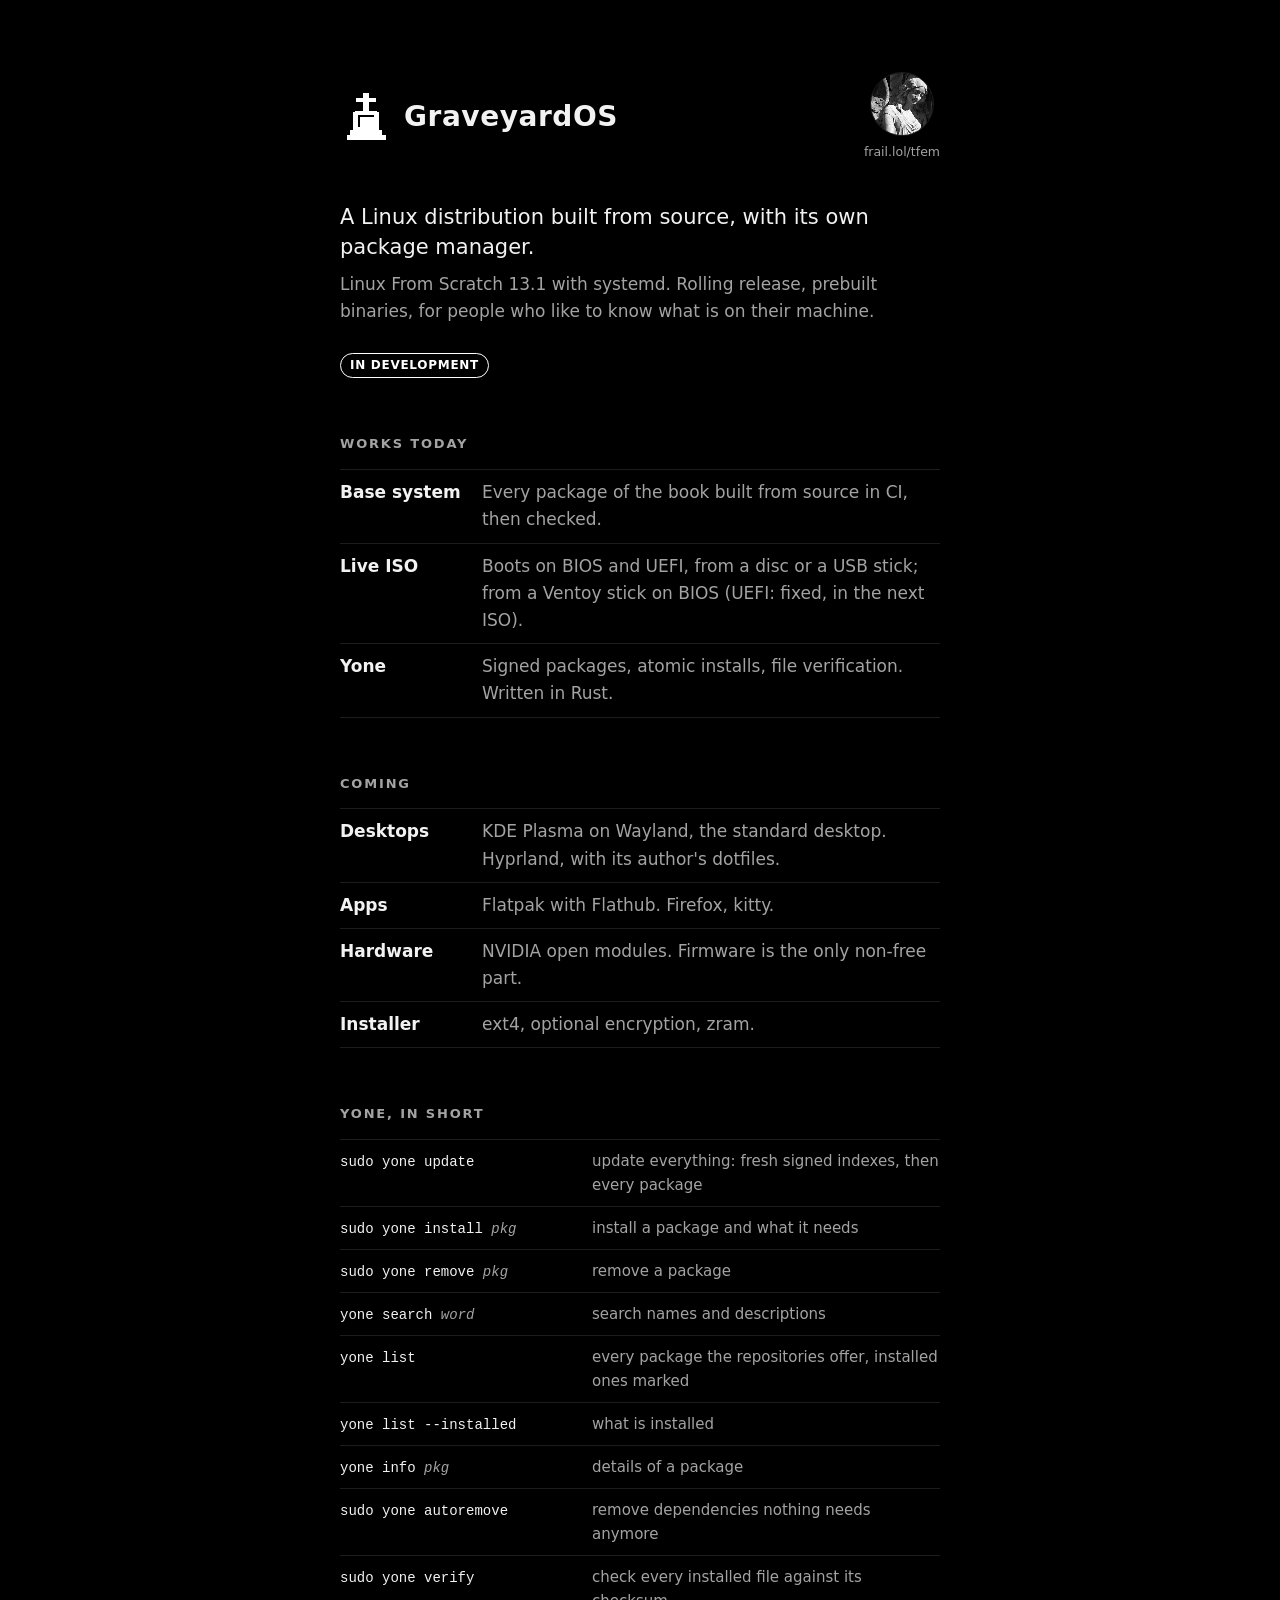
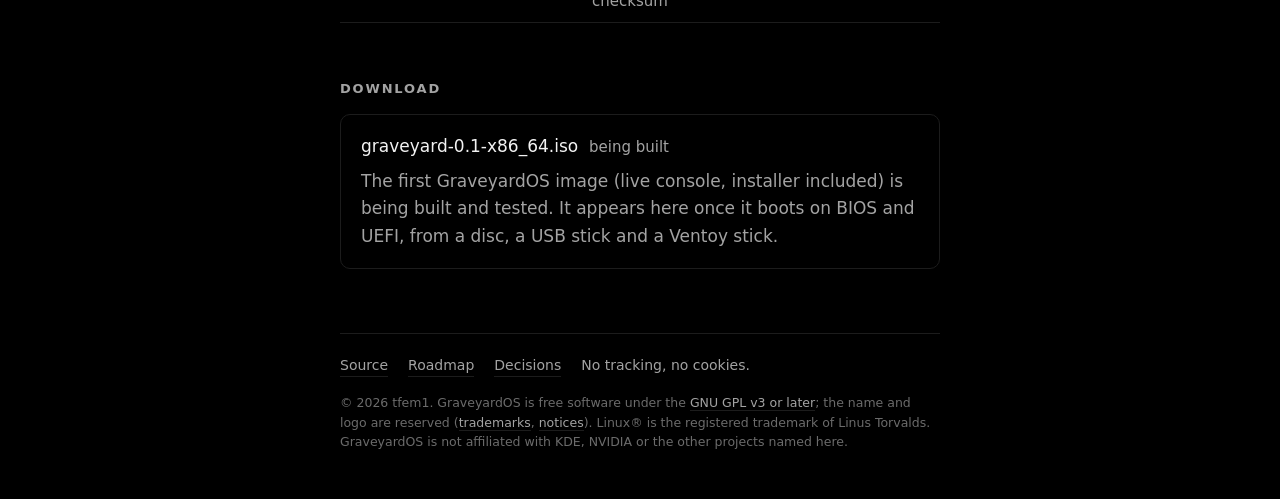
==== commit 7ea90b2b: "site: no YVIS image any more; arch/closure.py The download section offered the preview image built b" ====
--- a/site/index.html
+++ b/site/index.html
@@ -145,11 +145,9 @@
 
   <h2>Download</h2>
   <div class="download">
-    <p><a href="https://github.com/tfem1/YVIS/releases/download/v0.1-preview.1/yvis-0.1-x86_64.iso">yvis-0.1-x86_64.iso</a> &nbsp;<span class="size">554 MiB &middot; <a href="https://github.com/tfem1/YVIS/releases/download/v0.1-preview.1/yvis-0.1-x86_64.iso.sha256">SHA-256</a></span></p>
-    <p>A preview: the base system as a live ISO that boots to a root console. No desktop yet. BIOS or UEFI, Secure Boot off. Built before the project was renamed: it still says YVIS. <a href="https://github.com/tfem1/YVIS/releases/tag/v0.1-preview.1">Release notes</a>.</p>
+    <p>graveyard-0.1-x86_64.iso &nbsp;<span class="size">being built</span></p>
+    <p>The first GraveyardOS image (live console, installer included) is being built and tested. It appears here once it boots on BIOS and UEFI, from a disc, a USB stick and a Ventoy stick.</p>
   </div>
-<pre class="dd"><span class="p">$ </span>sha256sum -c yvis-0.1-x86_64.iso.sha256
-<span class="p">$ </span>sudo dd if=yvis-0.1-x86_64.iso of=/dev/sdX bs=4M oflag=sync</pre>
 
   <footer>
     <a href="https://github.com/tfem1/GraveyardOS">Source</a>
